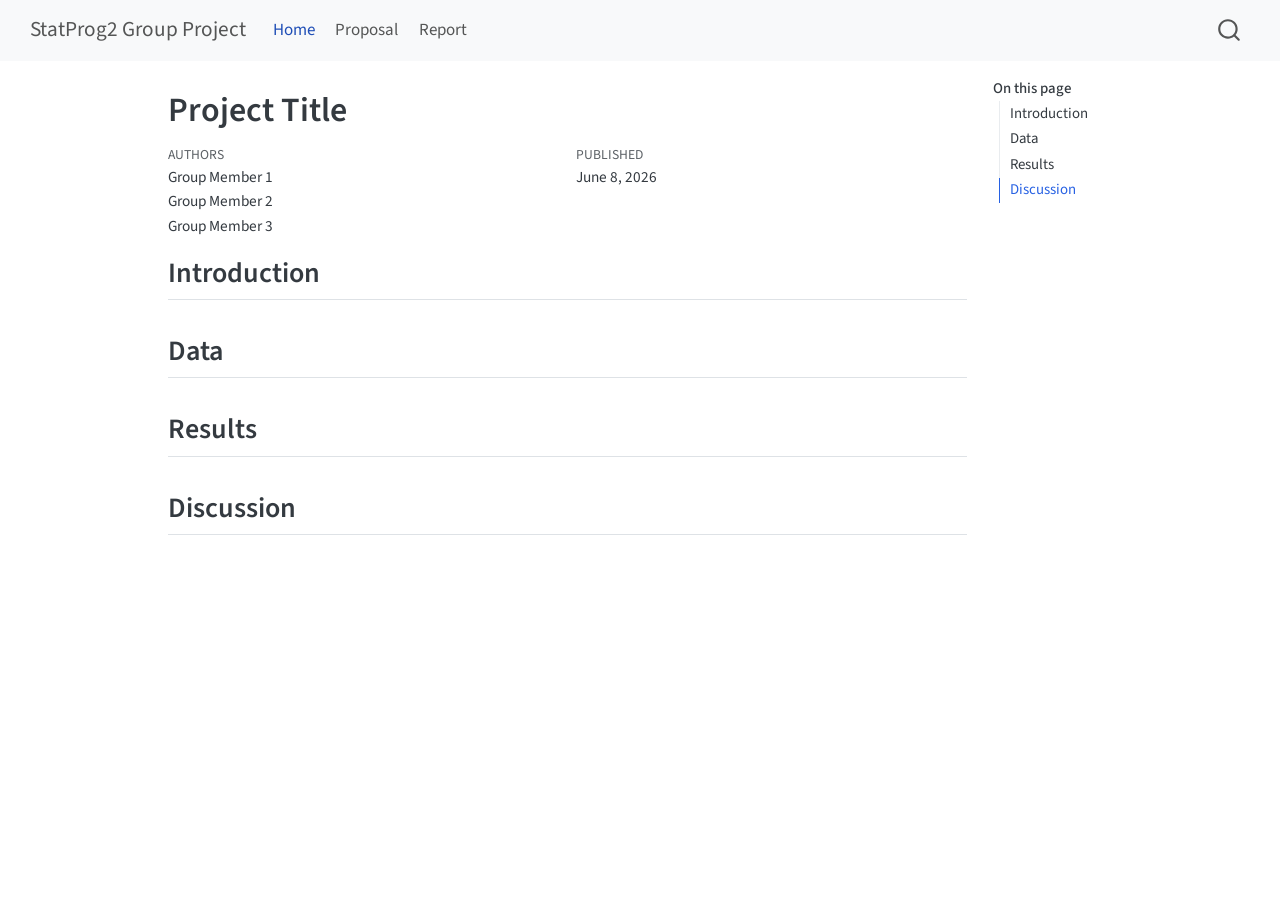
==== docs/index.html @ bfdfbdfc "Order income groups in FLFP boxplot" ====
<!DOCTYPE html>
<html xmlns="http://www.w3.org/1999/xhtml" lang="en" xml:lang="en"><head>

<meta charset="utf-8">
<meta name="generator" content="quarto-1.9.38">

<meta name="viewport" content="width=device-width, initial-scale=1.0, user-scalable=yes">

<meta name="author" content="Group Member 1">
<meta name="author" content="Group Member 2">
<meta name="author" content="Group Member 3">
<meta name="dcterms.date" content="2026-06-08">

<title>Project Title – StatProg2 Group Project</title>
<style>
/* Default styles provided by pandoc.
** See https://pandoc.org/MANUAL.html#variables-for-html for config info.
*/
code{white-space: pre-wrap;}
span.smallcaps{font-variant: small-caps;}
div.columns{display: flex; gap: min(4vw, 1.5em);}
div.column{flex: auto; overflow-x: auto;}
div.hanging-indent{margin-left: 1.5em; text-indent: -1.5em;}
ul.task-list{list-style: none;}
ul.task-list li input[type="checkbox"] {
  width: 0.8em;
  margin: 0 0.8em 0.2em -1em; /* quarto-specific, see https://github.com/quarto-dev/quarto-cli/issues/4556 */ 
  vertical-align: middle;
}
</style>


<script src="site_libs/quarto-nav/quarto-nav.js"></script>
<script src="site_libs/quarto-nav/headroom.min.js"></script>
<script src="site_libs/clipboard/clipboard.min.js"></script>
<script src="site_libs/quarto-search/autocomplete.umd.js"></script>
<script src="site_libs/quarto-search/fuse.min.js"></script>
<script src="site_libs/quarto-search/quarto-search.js"></script>
<meta name="quarto:offset" content="./">
<script src="site_libs/quarto-html/quarto.js" type="module"></script>
<script src="site_libs/quarto-html/tabsets/tabsets.js" type="module"></script>
<script src="site_libs/quarto-html/popper.min.js"></script>
<script src="site_libs/quarto-html/tippy.umd.min.js"></script>
<script src="site_libs/quarto-html/anchor.min.js"></script>
<link href="site_libs/quarto-html/tippy.css" rel="stylesheet">
<link href="site_libs/quarto-html/quarto-syntax-highlighting-15634bcf2e68342d4ad2dfa704d543f6.css" rel="stylesheet" id="quarto-text-highlighting-styles">
<script src="site_libs/bootstrap/bootstrap.min.js"></script>
<link href="site_libs/bootstrap/bootstrap-icons.css" rel="stylesheet">
<link href="site_libs/bootstrap/bootstrap-85ee6fa7f4150c29be0325b263c6ab25.min.css" rel="stylesheet" append-hash="true" id="quarto-bootstrap" data-mode="light">
<script id="quarto-search-options" type="application/json">{
  "location": "navbar",
  "copy-button": false,
  "collapse-after": 3,
  "panel-placement": "end",
  "type": "overlay",
  "limit": 50,
  "keyboard-shortcut": [
    "f",
    "/",
    "s"
  ],
  "show-item-context": false,
  "language": {
    "search-no-results-text": "No results",
    "search-matching-documents-text": "matching documents",
    "search-copy-link-title": "Copy link to search",
    "search-hide-matches-text": "Hide additional matches",
    "search-more-match-text": "more match in this document",
    "search-more-matches-text": "more matches in this document",
    "search-clear-button-title": "Clear",
    "search-text-placeholder": "",
    "search-detached-cancel-button-title": "Cancel",
    "search-submit-button-title": "Submit",
    "search-label": "Search"
  }
}</script>


</head>

<body class="nav-fixed quarto-light">

<div id="quarto-search-results"></div>
  <header id="quarto-header" class="headroom fixed-top">
    <nav class="navbar navbar-expand-lg " data-bs-theme="dark">
      <div class="navbar-container container-fluid">
      <div class="navbar-brand-container mx-auto">
    <a class="navbar-brand" href="./index.html">
    <span class="navbar-title">StatProg2 Group Project</span>
    </a>
  </div>
            <div id="quarto-search" class="" title="Search"></div>
          <button class="navbar-toggler" type="button" data-bs-toggle="collapse" data-bs-target="#navbarCollapse" aria-controls="navbarCollapse" role="menu" aria-expanded="false" aria-label="Toggle navigation" onclick="if (window.quartoToggleHeadroom) { window.quartoToggleHeadroom(); }">
  <span class="navbar-toggler-icon"></span>
</button>
          <div class="collapse navbar-collapse" id="navbarCollapse">
            <ul class="navbar-nav navbar-nav-scroll me-auto">
  <li class="nav-item">
    <a class="nav-link active" href="./index.html" aria-current="page"> 
<span class="menu-text">Home</span></a>
  </li>  
  <li class="nav-item">
    <a class="nav-link" href="./proposal.html"> 
<span class="menu-text">Proposal</span></a>
  </li>  
  <li class="nav-item">
    <a class="nav-link" href="./report.qmd"> 
<span class="menu-text">Report</span></a>
  </li>  
</ul>
          </div> <!-- /navcollapse -->
            <div class="quarto-navbar-tools">
</div>
      </div> <!-- /container-fluid -->
    </nav>
</header>
<!-- content -->
<div id="quarto-content" class="quarto-container page-columns page-rows-contents page-layout-article page-navbar">
<!-- sidebar -->
<!-- margin-sidebar -->
    <div id="quarto-margin-sidebar" class="sidebar margin-sidebar">
        <nav id="TOC" role="doc-toc" class="toc-active">
    <h2 id="toc-title">On this page</h2>
   
  <ul>
  <li><a href="#introduction" id="toc-introduction" class="nav-link active" data-scroll-target="#introduction">Introduction</a></li>
  <li><a href="#data" id="toc-data" class="nav-link" data-scroll-target="#data">Data</a></li>
  <li><a href="#results" id="toc-results" class="nav-link" data-scroll-target="#results">Results</a></li>
  <li><a href="#discussion" id="toc-discussion" class="nav-link" data-scroll-target="#discussion">Discussion</a></li>
  </ul>
</nav>
    </div>
<!-- main -->
<main class="content" id="quarto-document-content">

<header id="title-block-header" class="quarto-title-block default">
<div class="quarto-title">
<h1 class="title">Project Title</h1>
</div>



<div class="quarto-title-meta">

    <div>
    <div class="quarto-title-meta-heading">Authors</div>
    <div class="quarto-title-meta-contents">
             <p>Group Member 1 </p>
             <p>Group Member 2 </p>
             <p>Group Member 3 </p>
          </div>
  </div>
    
    <div>
    <div class="quarto-title-meta-heading">Published</div>
    <div class="quarto-title-meta-contents">
      <p class="date">June 8, 2026</p>
    </div>
  </div>
  
    
  </div>
  


</header>


<section id="introduction" class="level2">
<h2 class="anchored" data-anchor-id="introduction">Introduction</h2>
<!-- Motivate the dataset and research questions. -->
</section>
<section id="data" class="level2">
<h2 class="anchored" data-anchor-id="data">Data</h2>
<!-- Brief description of the dataset. -->
</section>
<section id="results" class="level2">
<h2 class="anchored" data-anchor-id="results">Results</h2>
<!-- Summary of key findings. -->
</section>
<section id="discussion" class="level2">
<h2 class="anchored" data-anchor-id="discussion">Discussion</h2>
<!-- Interpret results, limitations, and next steps. -->


</section>

</main> <!-- /main -->
<script id="quarto-html-after-body" type="application/javascript">
  window.document.addEventListener("DOMContentLoaded", function (event) {
    const icon = "";
    const anchorJS = new window.AnchorJS();
    anchorJS.options = {
      placement: 'right',
      icon: icon
    };
    anchorJS.add('.anchored');
    const isCodeAnnotation = (el) => {
      for (const clz of el.classList) {
        if (clz.startsWith('code-annotation-')) {                     
          return true;
        }
      }
      return false;
    }
    const onCopySuccess = function(e) {
      // button target
      const button = e.trigger;
      // don't keep focus
      button.blur();
      // flash "checked"
      button.classList.add('code-copy-button-checked');
      var currentTitle = button.getAttribute("title");
      button.setAttribute("title", "Copied!");
      let tooltip;
      if (window.bootstrap) {
        button.setAttribute("data-bs-toggle", "tooltip");
        button.setAttribute("data-bs-placement", "left");
        button.setAttribute("data-bs-title", "Copied!");
        tooltip = new bootstrap.Tooltip(button, 
          { trigger: "manual", 
            customClass: "code-copy-button-tooltip",
            offset: [0, -8]});
        tooltip.show();    
      }
      setTimeout(function() {
        if (tooltip) {
          tooltip.hide();
          button.removeAttribute("data-bs-title");
          button.removeAttribute("data-bs-toggle");
          button.removeAttribute("data-bs-placement");
        }
        button.setAttribute("title", currentTitle);
        button.classList.remove('code-copy-button-checked');
      }, 1000);
      // clear code selection
      e.clearSelection();
    }
    const getTextToCopy = function(trigger) {
      const outerScaffold = trigger.parentElement.cloneNode(true);
      const codeEl = outerScaffold.querySelector('code');
      for (const childEl of codeEl.children) {
        if (isCodeAnnotation(childEl)) {
          childEl.remove();
        }
      }
      return codeEl.innerText;
    }
    const clipboard = new window.ClipboardJS('.code-copy-button:not([data-in-quarto-modal])', {
      text: getTextToCopy
    });
    clipboard.on('success', onCopySuccess);
    if (window.document.getElementById('quarto-embedded-source-code-modal')) {
      const clipboardModal = new window.ClipboardJS('.code-copy-button[data-in-quarto-modal]', {
        text: getTextToCopy,
        container: window.document.getElementById('quarto-embedded-source-code-modal')
      });
      clipboardModal.on('success', onCopySuccess);
    }
      var localhostRegex = new RegExp(/^(?:http|https):\/\/localhost\:?[0-9]*\//);
      var mailtoRegex = new RegExp(/^mailto:/);
        var filterRegex = new RegExp('/' + window.location.host + '/');
      var isInternal = (href) => {
          return filterRegex.test(href) || localhostRegex.test(href) || mailtoRegex.test(href);
      }
      // Inspect non-navigation links and adorn them if external
     var links = window.document.querySelectorAll('a[href]:not(.nav-link):not(.navbar-brand):not(.toc-action):not(.sidebar-link):not(.sidebar-item-toggle):not(.pagination-link):not(.no-external):not([aria-hidden]):not(.dropdown-item):not(.quarto-navigation-tool):not(.about-link)');
      for (var i=0; i<links.length; i++) {
        const link = links[i];
        if (!isInternal(link.href)) {
          // undo the damage that might have been done by quarto-nav.js in the case of
          // links that we want to consider external
          if (link.dataset.originalHref !== undefined) {
            link.href = link.dataset.originalHref;
          }
        }
      }
    function tippyHover(el, contentFn, onTriggerFn, onUntriggerFn) {
      const config = {
        allowHTML: true,
        maxWidth: 500,
        delay: 100,
        arrow: false,
        appendTo: function(el) {
            return el.parentElement;
        },
        interactive: true,
        interactiveBorder: 10,
        theme: 'quarto',
        placement: 'bottom-start',
      };
      if (contentFn) {
        config.content = contentFn;
      }
      if (onTriggerFn) {
        config.onTrigger = onTriggerFn;
      }
      if (onUntriggerFn) {
        config.onUntrigger = onUntriggerFn;
      }
      window.tippy(el, config); 
    }
    const noterefs = window.document.querySelectorAll('a[role="doc-noteref"]');
    for (var i=0; i<noterefs.length; i++) {
      const ref = noterefs[i];
      tippyHover(ref, function() {
        // use id or data attribute instead here
        let href = ref.getAttribute('data-footnote-href') || ref.getAttribute('href');
        try { href = new URL(href).hash; } catch {}
        const id = href.replace(/^#\/?/, "");
        const note = window.document.getElementById(id);
        if (note) {
          return note.innerHTML;
        } else {
          return "";
        }
      });
    }
    const xrefs = window.document.querySelectorAll('a.quarto-xref');
    const processXRef = (id, note) => {
      // Strip column container classes
      const stripColumnClz = (el) => {
        el.classList.remove("page-full", "page-columns");
        if (el.children) {
          for (const child of el.children) {
            stripColumnClz(child);
          }
        }
      }
      stripColumnClz(note)
      if (id === null || id.startsWith('sec-')) {
        // Special case sections, only their first couple elements
        const container = document.createElement("div");
        if (note.children && note.children.length > 2) {
          container.appendChild(note.children[0].cloneNode(true));
          for (let i = 1; i < note.children.length; i++) {
            const child = note.children[i];
            if (child.tagName === "P" && child.innerText === "") {
              continue;
            } else {
              container.appendChild(child.cloneNode(true));
              break;
            }
          }
          if (window.Quarto?.typesetMath) {
            window.Quarto.typesetMath(container);
          }
          return container.innerHTML
        } else {
          if (window.Quarto?.typesetMath) {
            window.Quarto.typesetMath(note);
          }
          return note.innerHTML;
        }
      } else {
        // Remove any anchor links if they are present
        const anchorLink = note.querySelector('a.anchorjs-link');
        if (anchorLink) {
          anchorLink.remove();
        }
        if (window.Quarto?.typesetMath) {
          window.Quarto.typesetMath(note);
        }
        if (note.classList.contains("callout")) {
          return note.outerHTML;
        } else {
          return note.innerHTML;
        }
      }
    }
    for (var i=0; i<xrefs.length; i++) {
      const xref = xrefs[i];
      tippyHover(xref, undefined, function(instance) {
        instance.disable();
        let url = xref.getAttribute('href');
        let hash = undefined; 
        if (url.startsWith('#')) {
          hash = url;
        } else {
          try { hash = new URL(url).hash; } catch {}
        }
        if (hash) {
          const id = hash.replace(/^#\/?/, "");
          const note = window.document.getElementById(id);
          if (note !== null) {
            try {
              const html = processXRef(id, note.cloneNode(true));
              instance.setContent(html);
            } finally {
              instance.enable();
              instance.show();
            }
          } else {
            // See if we can fetch this
            fetch(url.split('#')[0])
            .then(res => res.text())
            .then(html => {
              const parser = new DOMParser();
              const htmlDoc = parser.parseFromString(html, "text/html");
              const note = htmlDoc.getElementById(id);
              if (note !== null) {
                const html = processXRef(id, note);
                instance.setContent(html);
              } 
            }).finally(() => {
              instance.enable();
              instance.show();
            });
          }
        } else {
          // See if we can fetch a full url (with no hash to target)
          // This is a special case and we should probably do some content thinning / targeting
          fetch(url)
          .then(res => res.text())
          .then(html => {
            const parser = new DOMParser();
            const htmlDoc = parser.parseFromString(html, "text/html");
            const note = htmlDoc.querySelector('main.content');
            if (note !== null) {
              // This should only happen for chapter cross references
              // (since there is no id in the URL)
              // remove the first header
              if (note.children.length > 0 && note.children[0].tagName === "HEADER") {
                note.children[0].remove();
              }
              const html = processXRef(null, note);
              instance.setContent(html);
            } 
          }).finally(() => {
            instance.enable();
            instance.show();
          });
        }
      }, function(instance) {
      });
    }
        let selectedAnnoteEl;
        const selectorForAnnotation = ( cell, annotation) => {
          let cellAttr = 'data-code-cell="' + cell + '"';
          let lineAttr = 'data-code-annotation="' +  annotation + '"';
          const selector = 'span[' + cellAttr + '][' + lineAttr + ']';
          return selector;
        }
        const selectCodeLines = (annoteEl) => {
          const doc = window.document;
          const targetCell = annoteEl.getAttribute("data-target-cell");
          const targetAnnotation = annoteEl.getAttribute("data-target-annotation");
          const annoteSpan = window.document.querySelector(selectorForAnnotation(targetCell, targetAnnotation));
          const lines = annoteSpan.getAttribute("data-code-lines").split(",");
          const lineIds = lines.map((line) => {
            return targetCell + "-" + line;
          })
          let top = null;
          let height = null;
          let parent = null;
          if (lineIds.length > 0) {
              //compute the position of the single el (top and bottom and make a div)
              const el = window.document.getElementById(lineIds[0]);
              top = el.offsetTop;
              height = el.offsetHeight;
              parent = el.parentElement.parentElement;
            if (lineIds.length > 1) {
              const lastEl = window.document.getElementById(lineIds[lineIds.length - 1]);
              const bottom = lastEl.offsetTop + lastEl.offsetHeight;
              height = bottom - top;
            }
            if (top !== null && height !== null && parent !== null) {
              // cook up a div (if necessary) and position it 
              let div = window.document.getElementById("code-annotation-line-highlight");
              if (div === null) {
                div = window.document.createElement("div");
                div.setAttribute("id", "code-annotation-line-highlight");
                div.style.position = 'absolute';
                parent.appendChild(div);
              }
              div.style.top = top - 2 + "px";
              div.style.height = height + 4 + "px";
              div.style.left = 0;
              let gutterDiv = window.document.getElementById("code-annotation-line-highlight-gutter");
              if (gutterDiv === null) {
                gutterDiv = window.document.createElement("div");
                gutterDiv.setAttribute("id", "code-annotation-line-highlight-gutter");
                gutterDiv.style.position = 'absolute';
                const codeCell = window.document.getElementById(targetCell);
                const gutter = codeCell.querySelector('.code-annotation-gutter');
                gutter.appendChild(gutterDiv);
              }
              gutterDiv.style.top = top - 2 + "px";
              gutterDiv.style.height = height + 4 + "px";
            }
            selectedAnnoteEl = annoteEl;
          }
        };
        const unselectCodeLines = () => {
          const elementsIds = ["code-annotation-line-highlight", "code-annotation-line-highlight-gutter"];
          elementsIds.forEach((elId) => {
            const div = window.document.getElementById(elId);
            if (div) {
              div.remove();
            }
          });
          selectedAnnoteEl = undefined;
        };
          // Handle positioning of the toggle
      window.addEventListener(
        "resize",
        throttle(() => {
          elRect = undefined;
          if (selectedAnnoteEl) {
            selectCodeLines(selectedAnnoteEl);
          }
        }, 10)
      );
      function throttle(fn, ms) {
      let throttle = false;
      let timer;
        return (...args) => {
          if(!throttle) { // first call gets through
              fn.apply(this, args);
              throttle = true;
          } else { // all the others get throttled
              if(timer) clearTimeout(timer); // cancel #2
              timer = setTimeout(() => {
                fn.apply(this, args);
                timer = throttle = false;
              }, ms);
          }
        };
      }
        // Attach click handler to the DT
        const annoteDls = window.document.querySelectorAll('dt[data-target-cell]');
        for (const annoteDlNode of annoteDls) {
          annoteDlNode.addEventListener('click', (event) => {
            const clickedEl = event.target;
            if (clickedEl !== selectedAnnoteEl) {
              unselectCodeLines();
              const activeEl = window.document.querySelector('dt[data-target-cell].code-annotation-active');
              if (activeEl) {
                activeEl.classList.remove('code-annotation-active');
              }
              selectCodeLines(clickedEl);
              clickedEl.classList.add('code-annotation-active');
            } else {
              // Unselect the line
              unselectCodeLines();
              clickedEl.classList.remove('code-annotation-active');
            }
          });
        }
    const findCites = (el) => {
      const parentEl = el.parentElement;
      if (parentEl) {
        const cites = parentEl.dataset.cites;
        if (cites) {
          return {
            el,
            cites: cites.split(' ')
          };
        } else {
          return findCites(el.parentElement)
        }
      } else {
        return undefined;
      }
    };
    var bibliorefs = window.document.querySelectorAll('a[role="doc-biblioref"]');
    for (var i=0; i<bibliorefs.length; i++) {
      const ref = bibliorefs[i];
      const citeInfo = findCites(ref);
      if (citeInfo) {
        tippyHover(citeInfo.el, function() {
          var popup = window.document.createElement('div');
          citeInfo.cites.forEach(function(cite) {
            var citeDiv = window.document.createElement('div');
            citeDiv.classList.add('hanging-indent');
            citeDiv.classList.add('csl-entry');
            var biblioDiv = window.document.getElementById('ref-' + cite);
            if (biblioDiv) {
              citeDiv.innerHTML = biblioDiv.innerHTML;
            }
            popup.appendChild(citeDiv);
          });
          return popup.innerHTML;
        });
      }
    }
  });
  </script>
</div> <!-- /content -->




</body></html>
---- docs/site_libs/quarto-html/tippy.css ----
.tippy-box[data-animation=fade][data-state=hidden]{opacity:0}[data-tippy-root]{max-width:calc(100vw - 10px)}.tippy-box{position:relative;background-color:#333;color:#fff;border-radius:4px;font-size:14px;line-height:1.4;white-space:normal;outline:0;transition-property:transform,visibility,opacity}.tippy-box[data-placement^=top]>.tippy-arrow{bottom:0}.tippy-box[data-placement^=top]>.tippy-arrow:before{bottom:-7px;left:0;border-width:8px 8px 0;border-top-color:initial;transform-origin:center top}.tippy-box[data-placement^=bottom]>.tippy-arrow{top:0}.tippy-box[data-placement^=bottom]>.tippy-arrow:before{top:-7px;left:0;border-width:0 8px 8px;border-bottom-color:initial;transform-origin:center bottom}.tippy-box[data-placement^=left]>.tippy-arrow{right:0}.tippy-box[data-placement^=left]>.tippy-arrow:before{border-width:8px 0 8px 8px;border-left-color:initial;right:-7px;transform-origin:center left}.tippy-box[data-placement^=right]>.tippy-arrow{left:0}.tippy-box[data-placement^=right]>.tippy-arrow:before{left:-7px;border-width:8px 8px 8px 0;border-right-color:initial;transform-origin:center right}.tippy-box[data-inertia][data-state=visible]{transition-timing-function:cubic-bezier(.54,1.5,.38,1.11)}.tippy-arrow{width:16px;height:16px;color:#333}.tippy-arrow:before{content:"";position:absolute;border-color:transparent;border-style:solid}.tippy-content{position:relative;padding:5px 9px;z-index:1}
---- docs/site_libs/quarto-html/quarto-syntax-highlighting-15634bcf2e68342d4ad2dfa704d543f6.css ----
/* quarto syntax highlight colors */
:root {
  --quarto-hl-ot-color: #003B4F;
  --quarto-hl-at-color: #657422;
  --quarto-hl-ss-color: #20794D;
  --quarto-hl-an-color: #5E5E5E;
  --quarto-hl-fu-color: #4758AB;
  --quarto-hl-st-color: #20794D;
  --quarto-hl-cf-color: #003B4F;
  --quarto-hl-op-color: #5E5E5E;
  --quarto-hl-er-color: #AD0000;
  --quarto-hl-bn-color: #AD0000;
  --quarto-hl-al-color: #AD0000;
  --quarto-hl-va-color: #111111;
  --quarto-hl-bu-color: inherit;
  --quarto-hl-ex-color: inherit;
  --quarto-hl-pp-color: #AD0000;
  --quarto-hl-in-color: #5E5E5E;
  --quarto-hl-vs-color: #20794D;
  --quarto-hl-wa-color: #5E5E5E;
  --quarto-hl-do-color: #5E5E5E;
  --quarto-hl-im-color: #00769E;
  --quarto-hl-ch-color: #20794D;
  --quarto-hl-dt-color: #AD0000;
  --quarto-hl-fl-color: #AD0000;
  --quarto-hl-co-color: #5E5E5E;
  --quarto-hl-cv-color: #5E5E5E;
  --quarto-hl-cn-color: #8f5902;
  --quarto-hl-sc-color: #5E5E5E;
  --quarto-hl-dv-color: #AD0000;
  --quarto-hl-kw-color: #003B4F;
}

/* other quarto variables */
:root {
  --quarto-font-monospace: SFMono-Regular, Menlo, Monaco, Consolas, "Liberation Mono", "Courier New", monospace;
}

/* syntax highlight based on Pandoc's rules */
pre > code.sourceCode > span {
  color: #003B4F;
}

code.sourceCode > span {
  color: #003B4F;
}

div.sourceCode,
div.sourceCode pre.sourceCode {
  color: #003B4F;
}

/* Normal */
code span {
  color: #003B4F;
}

/* Alert */
code span.al {
  color: #AD0000;
  font-style: inherit;
}

/* Annotation */
code span.an {
  color: #5E5E5E;
  font-style: inherit;
}

/* Attribute */
code span.at {
  color: #657422;
  font-style: inherit;
}

/* BaseN */
code span.bn {
  color: #AD0000;
  font-style: inherit;
}

/* BuiltIn */
code span.bu {
  font-style: inherit;
}

/* ControlFlow */
code span.cf {
  color: #003B4F;
  font-weight: bold;
  font-style: inherit;
}

/* Char */
code span.ch {
  color: #20794D;
  font-style: inherit;
}

/* Constant */
code span.cn {
  color: #8f5902;
  font-style: inherit;
}

/* Comment */
code span.co {
  color: #5E5E5E;
  font-style: inherit;
}

/* CommentVar */
code span.cv {
  color: #5E5E5E;
  font-style: italic;
}

/* Documentation */
code span.do {
  color: #5E5E5E;
  font-style: italic;
}

/* DataType */
code span.dt {
  color: #AD0000;
  font-style: inherit;
}

/* DecVal */
code span.dv {
  color: #AD0000;
  font-style: inherit;
}

/* Error */
code span.er {
  color: #AD0000;
  font-style: inherit;
}

/* Extension */
code span.ex {
  font-style: inherit;
}

/* Float */
code span.fl {
  color: #AD0000;
  font-style: inherit;
}

/* Function */
code span.fu {
  color: #4758AB;
  font-style: inherit;
}

/* Import */
code span.im {
  color: #00769E;
  font-style: inherit;
}

/* Information */
code span.in {
  color: #5E5E5E;
  font-style: inherit;
}

/* Keyword */
code span.kw {
  color: #003B4F;
  font-weight: bold;
  font-style: inherit;
}

/* Operator */
code span.op {
  color: #5E5E5E;
  font-style: inherit;
}

/* Other */
code span.ot {
  color: #003B4F;
  font-style: inherit;
}

/* Preprocessor */
code span.pp {
  color: #AD0000;
  font-style: inherit;
}

/* SpecialChar */
code span.sc {
  color: #5E5E5E;
  font-style: inherit;
}

/* SpecialString */
code span.ss {
  color: #20794D;
  font-style: inherit;
}

/* String */
code span.st {
  color: #20794D;
  font-style: inherit;
}

/* Variable */
code span.va {
  color: #111111;
  font-style: inherit;
}

/* VerbatimString */
code span.vs {
  color: #20794D;
  font-style: inherit;
}

/* Warning */
code span.wa {
  color: #5E5E5E;
  font-style: italic;
}

.prevent-inlining {
  content: "</";
}

/*# sourceMappingURL=f23921c56f73e400b49028c9186a1aa0.css.map */
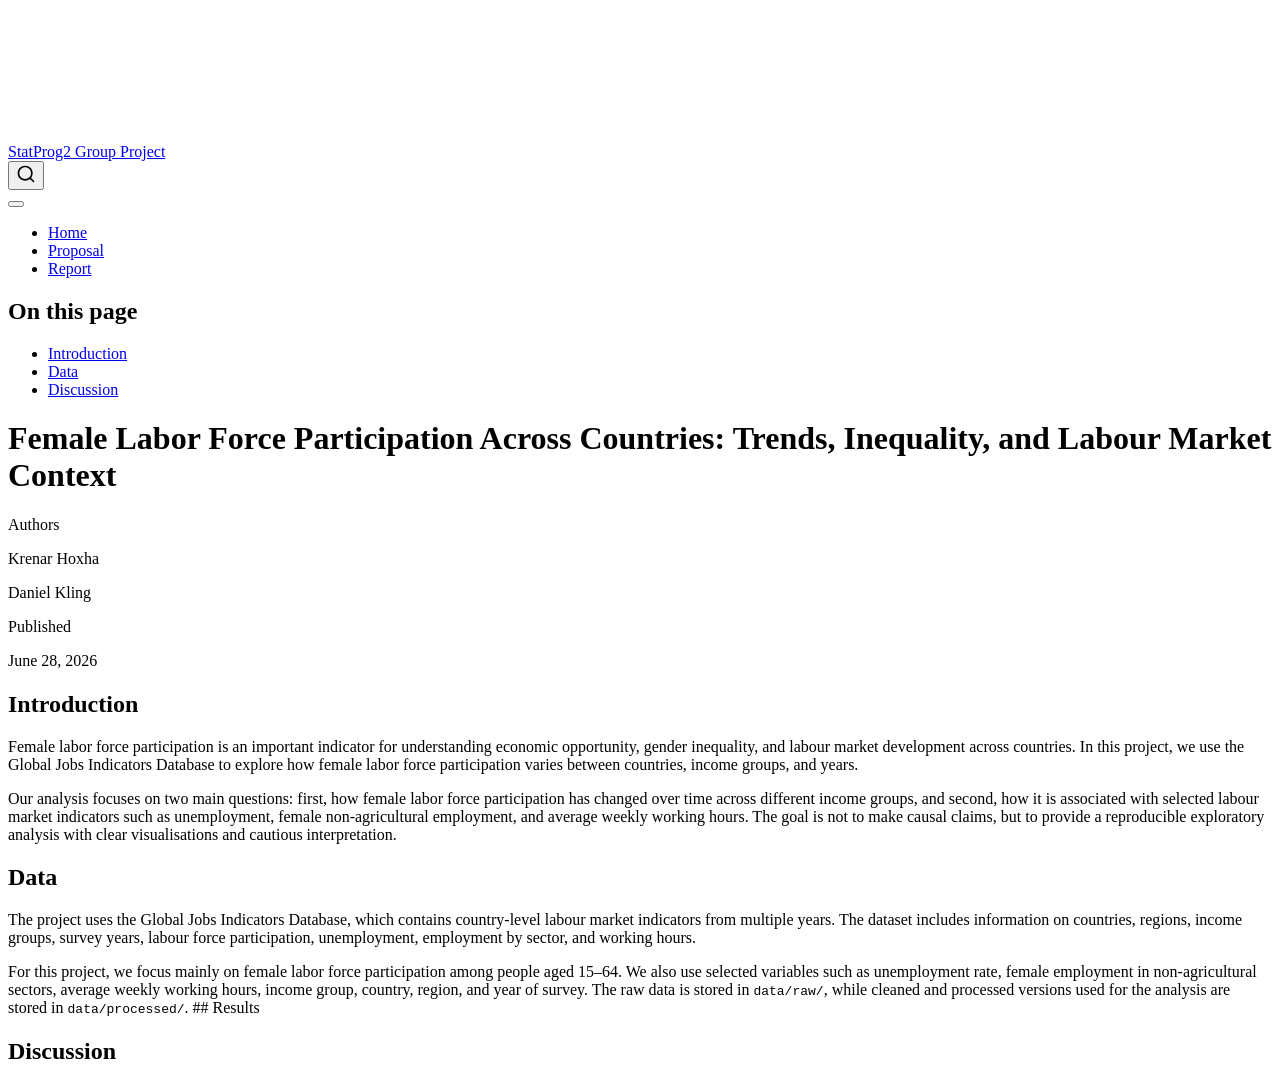
==== commit 9d8b9101: "Cleaning up Project and Preparing for final Project Analysis" ====
--- a/docs/index.html
+++ b/docs/index.html
@@ -6,12 +6,11 @@
 
 <meta name="viewport" content="width=device-width, initial-scale=1.0, user-scalable=yes">
 
-<meta name="author" content="Group Member 1">
-<meta name="author" content="Group Member 2">
-<meta name="author" content="Group Member 3">
-<meta name="dcterms.date" content="2026-06-08">
-
-<title>Project Title – StatProg2 Group Project</title>
+<meta name="author" content="Krenar Hoxha">
+<meta name="author" content="Daniel Kling">
+<meta name="dcterms.date" content="2026-06-28">
+
+<title>Female Labor Force Participation Across Countries: Trends, Inequality, and Labour Market Context – StatProg2 Group Project</title>
 <style>
 /* Default styles provided by pandoc.
 ** See https://pandoc.org/MANUAL.html#variables-for-html for config info.
@@ -46,7 +45,7 @@
 <link href="site_libs/quarto-html/quarto-syntax-highlighting-15634bcf2e68342d4ad2dfa704d543f6.css" rel="stylesheet" id="quarto-text-highlighting-styles">
 <script src="site_libs/bootstrap/bootstrap.min.js"></script>
 <link href="site_libs/bootstrap/bootstrap-icons.css" rel="stylesheet">
-<link href="site_libs/bootstrap/bootstrap-85ee6fa7f4150c29be0325b263c6ab25.min.css" rel="stylesheet" append-hash="true" id="quarto-bootstrap" data-mode="light">
+<link href="site_libs/bootstrap/bootstrap-158031087360bce0ff56dc785ce39e06.min.css" rel="stylesheet" append-hash="true" id="quarto-bootstrap" data-mode="light">
 <script id="quarto-search-options" type="application/json">{
   "location": "navbar",
   "copy-button": false,
@@ -125,7 +124,6 @@
   <ul>
   <li><a href="#introduction" id="toc-introduction" class="nav-link active" data-scroll-target="#introduction">Introduction</a></li>
   <li><a href="#data" id="toc-data" class="nav-link" data-scroll-target="#data">Data</a></li>
-  <li><a href="#results" id="toc-results" class="nav-link" data-scroll-target="#results">Results</a></li>
   <li><a href="#discussion" id="toc-discussion" class="nav-link" data-scroll-target="#discussion">Discussion</a></li>
   </ul>
 </nav>
@@ -135,7 +133,7 @@
 
 <header id="title-block-header" class="quarto-title-block default">
 <div class="quarto-title">
-<h1 class="title">Project Title</h1>
+<h1 class="title">Female Labor Force Participation Across Countries: Trends, Inequality, and Labour Market Context</h1>
 </div>
 
 
@@ -145,16 +143,15 @@
     <div>
     <div class="quarto-title-meta-heading">Authors</div>
     <div class="quarto-title-meta-contents">
-             <p>Group Member 1 </p>
-             <p>Group Member 2 </p>
-             <p>Group Member 3 </p>
+             <p>Krenar Hoxha </p>
+             <p>Daniel Kling </p>
           </div>
   </div>
     
     <div>
     <div class="quarto-title-meta-heading">Published</div>
     <div class="quarto-title-meta-contents">
-      <p class="date">June 8, 2026</p>
+      <p class="date">June 28, 2026</p>
     </div>
   </div>
   
@@ -168,14 +165,13 @@
 
 <section id="introduction" class="level2">
 <h2 class="anchored" data-anchor-id="introduction">Introduction</h2>
-<!-- Motivate the dataset and research questions. -->
+<p>Female labor force participation is an important indicator for understanding economic opportunity, gender inequality, and labour market development across countries. In this project, we use the Global Jobs Indicators Database to explore how female labor force participation varies between countries, income groups, and years.</p>
+<p>Our analysis focuses on two main questions: first, how female labor force participation has changed over time across different income groups, and second, how it is associated with selected labour market indicators such as unemployment, female non-agricultural employment, and average weekly working hours. The goal is not to make causal claims, but to provide a reproducible exploratory analysis with clear visualisations and cautious interpretation.</p>
 </section>
 <section id="data" class="level2">
 <h2 class="anchored" data-anchor-id="data">Data</h2>
-<!-- Brief description of the dataset. -->
-</section>
-<section id="results" class="level2">
-<h2 class="anchored" data-anchor-id="results">Results</h2>
+<p>The project uses the Global Jobs Indicators Database, which contains country-level labour market indicators from multiple years. The dataset includes information on countries, regions, income groups, survey years, labour force participation, unemployment, employment by sector, and working hours.</p>
+<p>For this project, we focus mainly on female labor force participation among people aged 15–64. We also use selected variables such as unemployment rate, female employment in non-agricultural sectors, average weekly working hours, income group, country, region, and year of survey. The raw data is stored in <code>data/raw/</code>, while cleaned and processed versions used for the analysis are stored in <code>data/processed/</code>. ## Results</p>
 <!-- Summary of key findings. -->
 </section>
 <section id="discussion" class="level2">
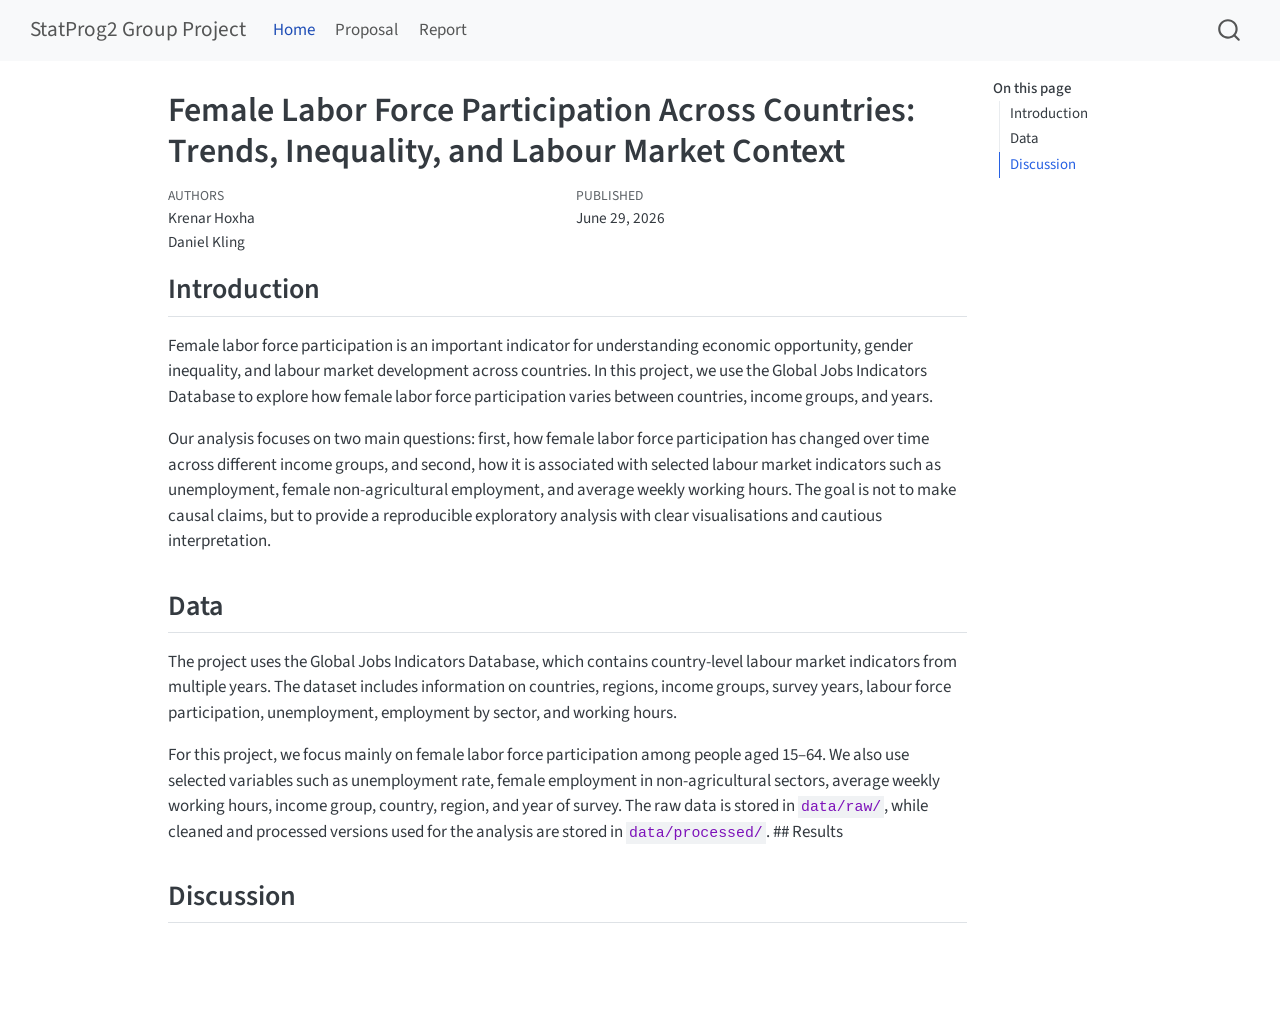
==== commit 0d2a412e: "Render updated project website" ====
--- a/docs/index.html
+++ b/docs/index.html
@@ -8,7 +8,7 @@
 
 <meta name="author" content="Krenar Hoxha">
 <meta name="author" content="Daniel Kling">
-<meta name="dcterms.date" content="2026-06-28">
+<meta name="dcterms.date" content="2026-06-29">
 
 <title>Female Labor Force Participation Across Countries: Trends, Inequality, and Labour Market Context – StatProg2 Group Project</title>
 <style>
@@ -45,7 +45,7 @@
 <link href="site_libs/quarto-html/quarto-syntax-highlighting-15634bcf2e68342d4ad2dfa704d543f6.css" rel="stylesheet" id="quarto-text-highlighting-styles">
 <script src="site_libs/bootstrap/bootstrap.min.js"></script>
 <link href="site_libs/bootstrap/bootstrap-icons.css" rel="stylesheet">
-<link href="site_libs/bootstrap/bootstrap-158031087360bce0ff56dc785ce39e06.min.css" rel="stylesheet" append-hash="true" id="quarto-bootstrap" data-mode="light">
+<link href="site_libs/bootstrap/bootstrap-85ee6fa7f4150c29be0325b263c6ab25.min.css" rel="stylesheet" append-hash="true" id="quarto-bootstrap" data-mode="light">
 <script id="quarto-search-options" type="application/json">{
   "location": "navbar",
   "copy-button": false,
@@ -103,7 +103,7 @@
 <span class="menu-text">Proposal</span></a>
   </li>  
   <li class="nav-item">
-    <a class="nav-link" href="./report.qmd"> 
+    <a class="nav-link" href="./report.html"> 
 <span class="menu-text">Report</span></a>
   </li>  
 </ul>
@@ -151,7 +151,7 @@
     <div>
     <div class="quarto-title-meta-heading">Published</div>
     <div class="quarto-title-meta-contents">
-      <p class="date">June 28, 2026</p>
+      <p class="date">June 29, 2026</p>
     </div>
   </div>
   
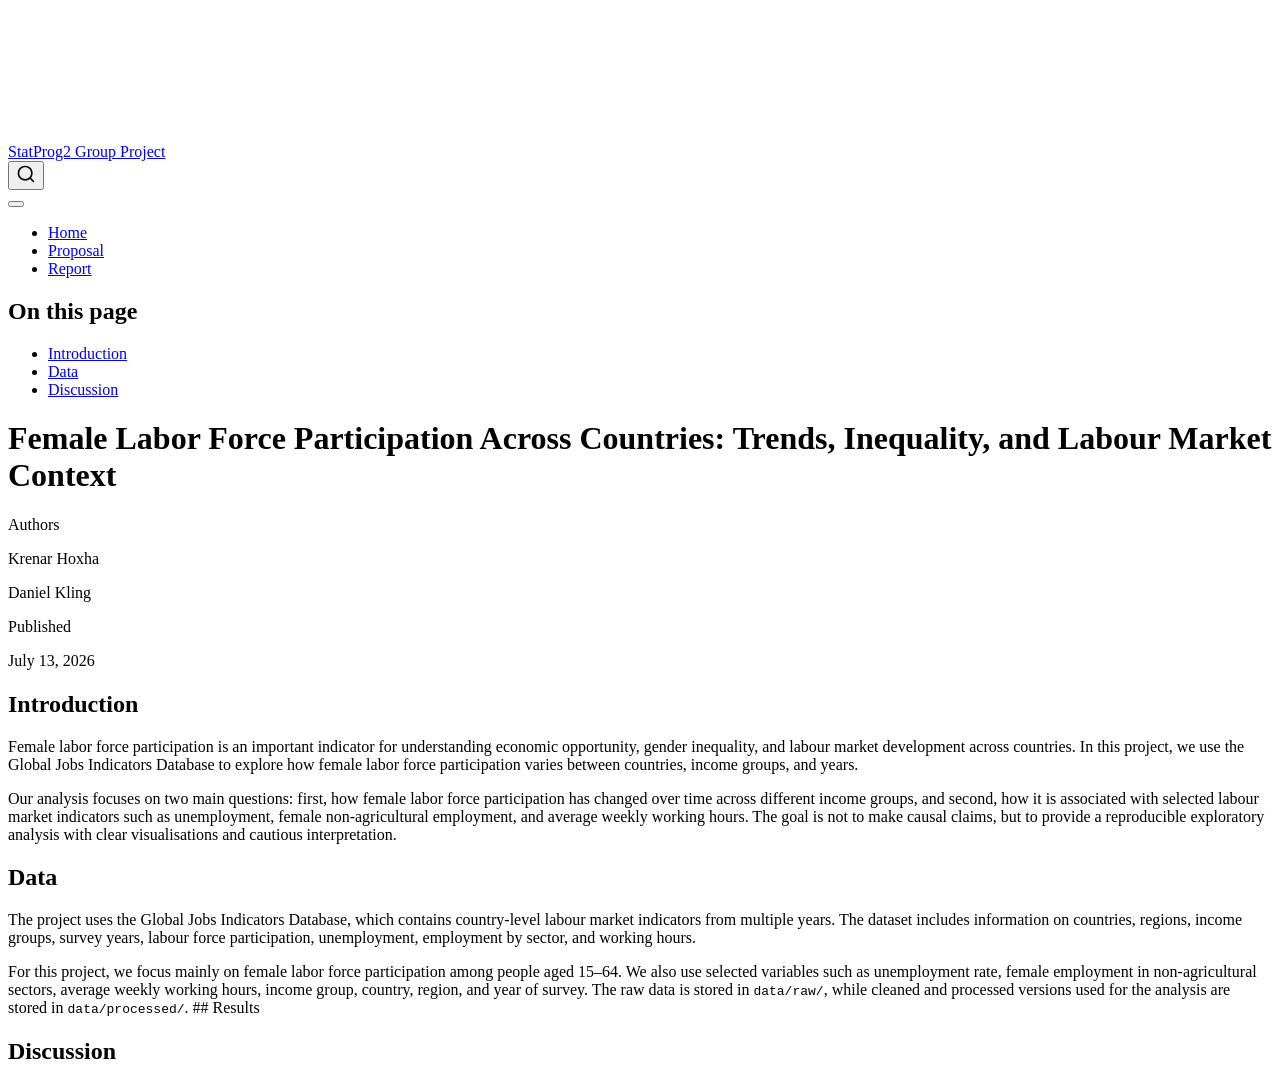
==== commit c6f2f12a: "Fix YAML Header in report.qmd and re-render quarto site" ====
--- a/docs/index.html
+++ b/docs/index.html
@@ -8,7 +8,7 @@
 
 <meta name="author" content="Krenar Hoxha">
 <meta name="author" content="Daniel Kling">
-<meta name="dcterms.date" content="2026-06-29">
+<meta name="dcterms.date" content="2026-07-13">
 
 <title>Female Labor Force Participation Across Countries: Trends, Inequality, and Labour Market Context – StatProg2 Group Project</title>
 <style>
@@ -45,7 +45,7 @@
 <link href="site_libs/quarto-html/quarto-syntax-highlighting-15634bcf2e68342d4ad2dfa704d543f6.css" rel="stylesheet" id="quarto-text-highlighting-styles">
 <script src="site_libs/bootstrap/bootstrap.min.js"></script>
 <link href="site_libs/bootstrap/bootstrap-icons.css" rel="stylesheet">
-<link href="site_libs/bootstrap/bootstrap-85ee6fa7f4150c29be0325b263c6ab25.min.css" rel="stylesheet" append-hash="true" id="quarto-bootstrap" data-mode="light">
+<link href="site_libs/bootstrap/bootstrap-158031087360bce0ff56dc785ce39e06.min.css" rel="stylesheet" append-hash="true" id="quarto-bootstrap" data-mode="light">
 <script id="quarto-search-options" type="application/json">{
   "location": "navbar",
   "copy-button": false,
@@ -151,7 +151,7 @@
     <div>
     <div class="quarto-title-meta-heading">Published</div>
     <div class="quarto-title-meta-contents">
-      <p class="date">June 29, 2026</p>
+      <p class="date">July 13, 2026</p>
     </div>
   </div>
   
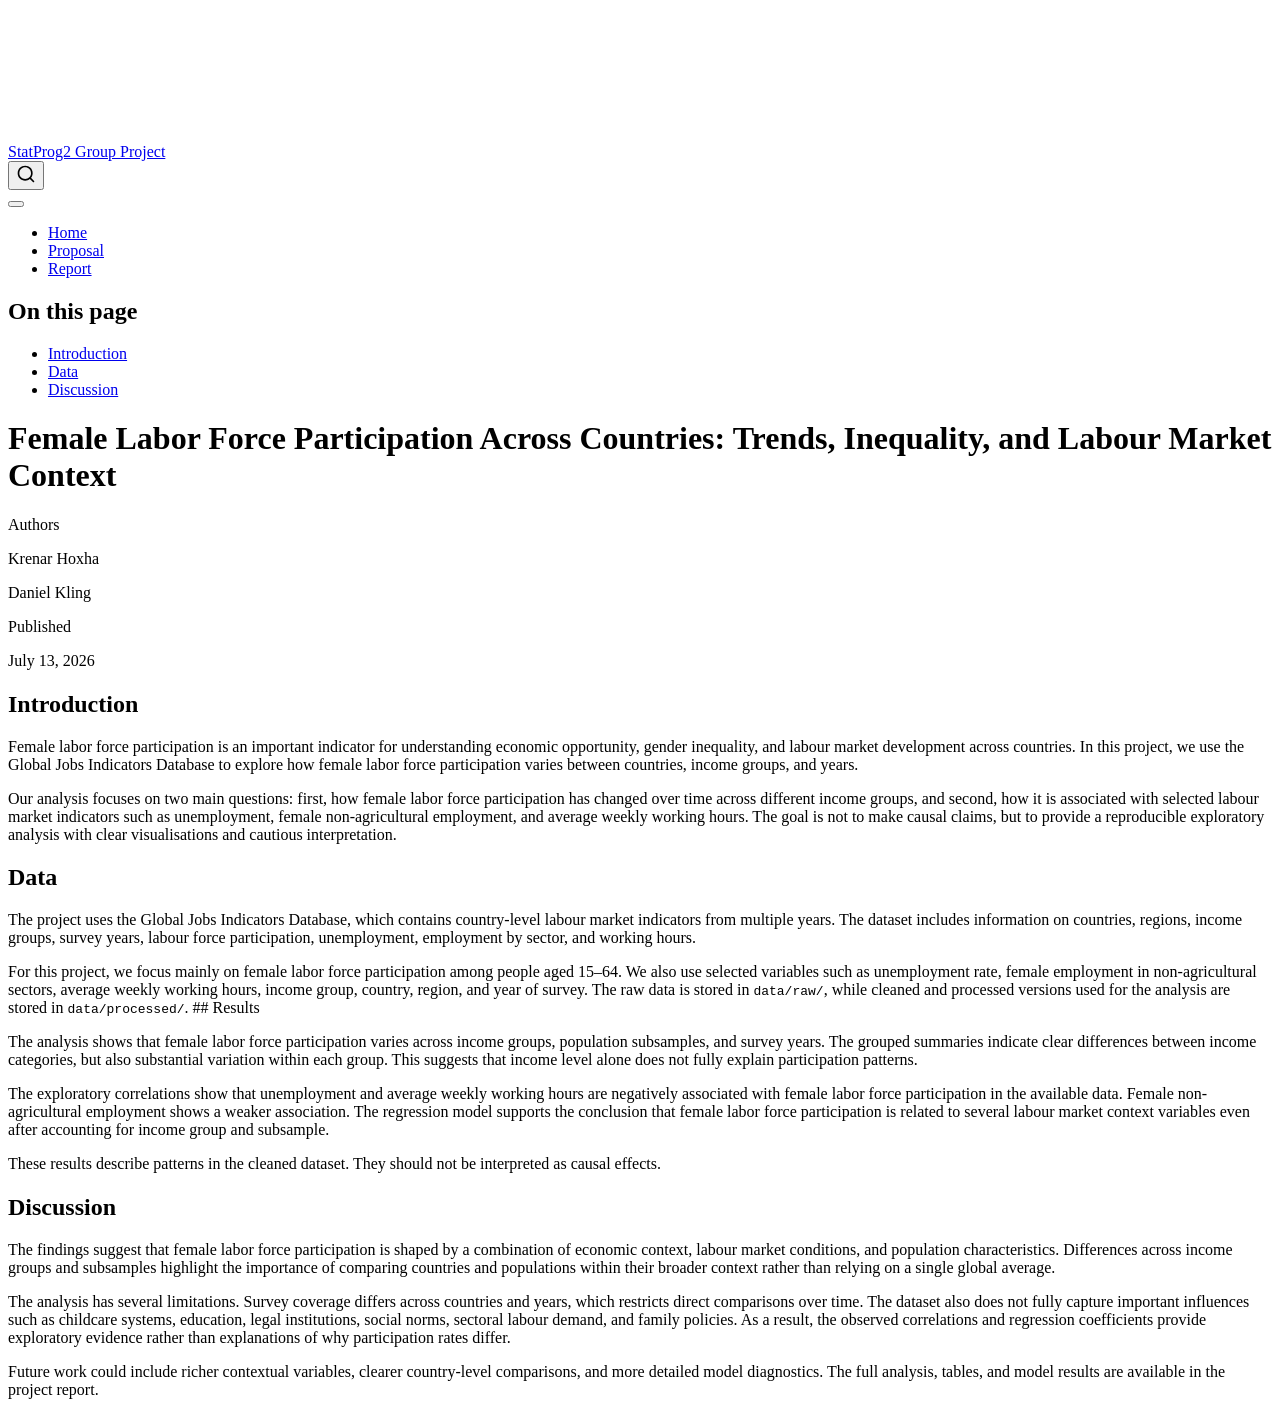
==== commit 20689101: "Add Results and Discussion Sections to index.qmd and re-render site" ====
--- a/docs/index.html
+++ b/docs/index.html
@@ -172,11 +172,15 @@
 <h2 class="anchored" data-anchor-id="data">Data</h2>
 <p>The project uses the Global Jobs Indicators Database, which contains country-level labour market indicators from multiple years. The dataset includes information on countries, regions, income groups, survey years, labour force participation, unemployment, employment by sector, and working hours.</p>
 <p>For this project, we focus mainly on female labor force participation among people aged 15–64. We also use selected variables such as unemployment rate, female employment in non-agricultural sectors, average weekly working hours, income group, country, region, and year of survey. The raw data is stored in <code>data/raw/</code>, while cleaned and processed versions used for the analysis are stored in <code>data/processed/</code>. ## Results</p>
-<!-- Summary of key findings. -->
+<p>The analysis shows that female labor force participation varies across income groups, population subsamples, and survey years. The grouped summaries indicate clear differences between income categories, but also substantial variation within each group. This suggests that income level alone does not fully explain participation patterns.</p>
+<p>The exploratory correlations show that unemployment and average weekly working hours are negatively associated with female labor force participation in the available data. Female non-agricultural employment shows a weaker association. The regression model supports the conclusion that female labor force participation is related to several labour market context variables even after accounting for income group and subsample.</p>
+<p>These results describe patterns in the cleaned dataset. They should not be interpreted as causal effects.</p>
 </section>
 <section id="discussion" class="level2">
 <h2 class="anchored" data-anchor-id="discussion">Discussion</h2>
-<!-- Interpret results, limitations, and next steps. -->
+<p>The findings suggest that female labor force participation is shaped by a combination of economic context, labour market conditions, and population characteristics. Differences across income groups and subsamples highlight the importance of comparing countries and populations within their broader context rather than relying on a single global average.</p>
+<p>The analysis has several limitations. Survey coverage differs across countries and years, which restricts direct comparisons over time. The dataset also does not fully capture important influences such as childcare systems, education, legal institutions, social norms, sectoral labour demand, and family policies. As a result, the observed correlations and regression coefficients provide exploratory evidence rather than explanations of why participation rates differ.</p>
+<p>Future work could include richer contextual variables, clearer country-level comparisons, and more detailed model diagnostics. The full analysis, tables, and model results are available in the project report.</p>
 
 
 </section>
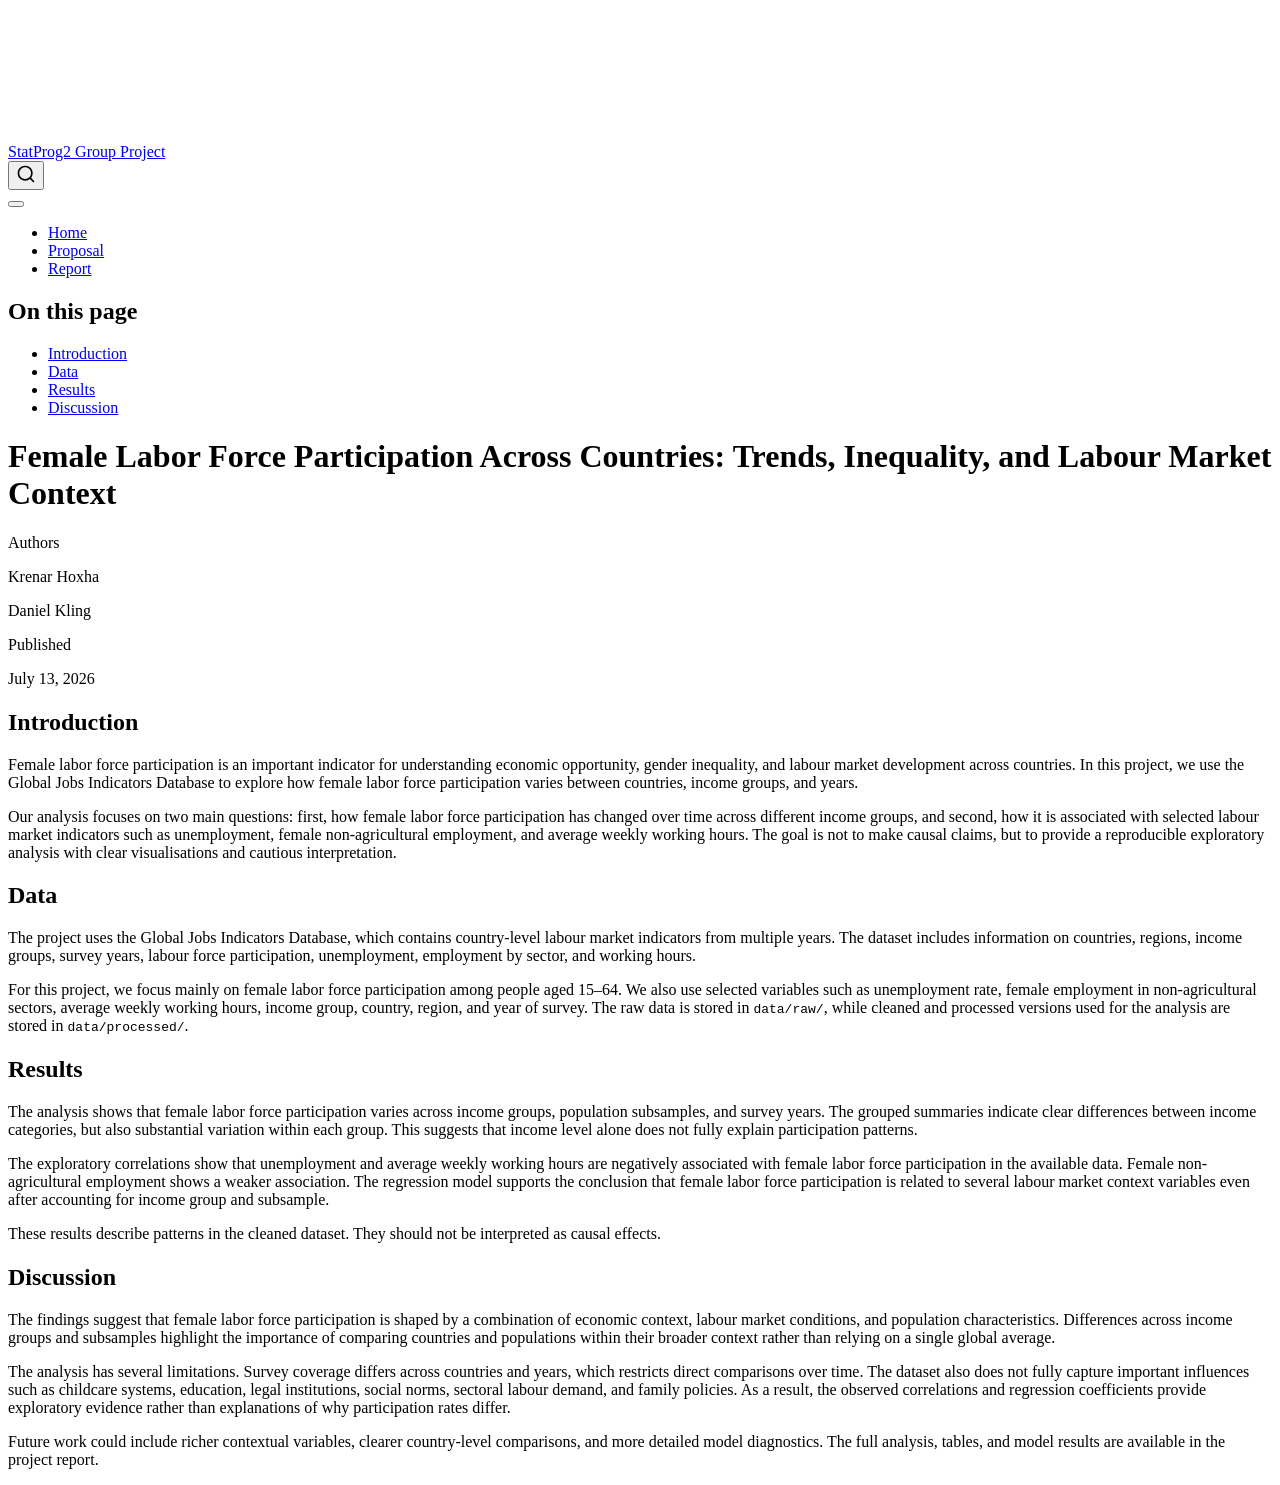
==== commit b5a8ca31: "Adjust Readme according to "Dataset documentation" in Github Issue and re-render site" ====
--- a/docs/index.html
+++ b/docs/index.html
@@ -124,6 +124,7 @@
   <ul>
   <li><a href="#introduction" id="toc-introduction" class="nav-link active" data-scroll-target="#introduction">Introduction</a></li>
   <li><a href="#data" id="toc-data" class="nav-link" data-scroll-target="#data">Data</a></li>
+  <li><a href="#results" id="toc-results" class="nav-link" data-scroll-target="#results">Results</a></li>
   <li><a href="#discussion" id="toc-discussion" class="nav-link" data-scroll-target="#discussion">Discussion</a></li>
   </ul>
 </nav>
@@ -171,7 +172,10 @@
 <section id="data" class="level2">
 <h2 class="anchored" data-anchor-id="data">Data</h2>
 <p>The project uses the Global Jobs Indicators Database, which contains country-level labour market indicators from multiple years. The dataset includes information on countries, regions, income groups, survey years, labour force participation, unemployment, employment by sector, and working hours.</p>
-<p>For this project, we focus mainly on female labor force participation among people aged 15–64. We also use selected variables such as unemployment rate, female employment in non-agricultural sectors, average weekly working hours, income group, country, region, and year of survey. The raw data is stored in <code>data/raw/</code>, while cleaned and processed versions used for the analysis are stored in <code>data/processed/</code>. ## Results</p>
+<p>For this project, we focus mainly on female labor force participation among people aged 15–64. We also use selected variables such as unemployment rate, female employment in non-agricultural sectors, average weekly working hours, income group, country, region, and year of survey. The raw data is stored in <code>data/raw/</code>, while cleaned and processed versions used for the analysis are stored in <code>data/processed/</code>.</p>
+</section>
+<section id="results" class="level2">
+<h2 class="anchored" data-anchor-id="results">Results</h2>
 <p>The analysis shows that female labor force participation varies across income groups, population subsamples, and survey years. The grouped summaries indicate clear differences between income categories, but also substantial variation within each group. This suggests that income level alone does not fully explain participation patterns.</p>
 <p>The exploratory correlations show that unemployment and average weekly working hours are negatively associated with female labor force participation in the available data. Female non-agricultural employment shows a weaker association. The regression model supports the conclusion that female labor force participation is related to several labour market context variables even after accounting for income group and subsample.</p>
 <p>These results describe patterns in the cleaned dataset. They should not be interpreted as causal effects.</p>
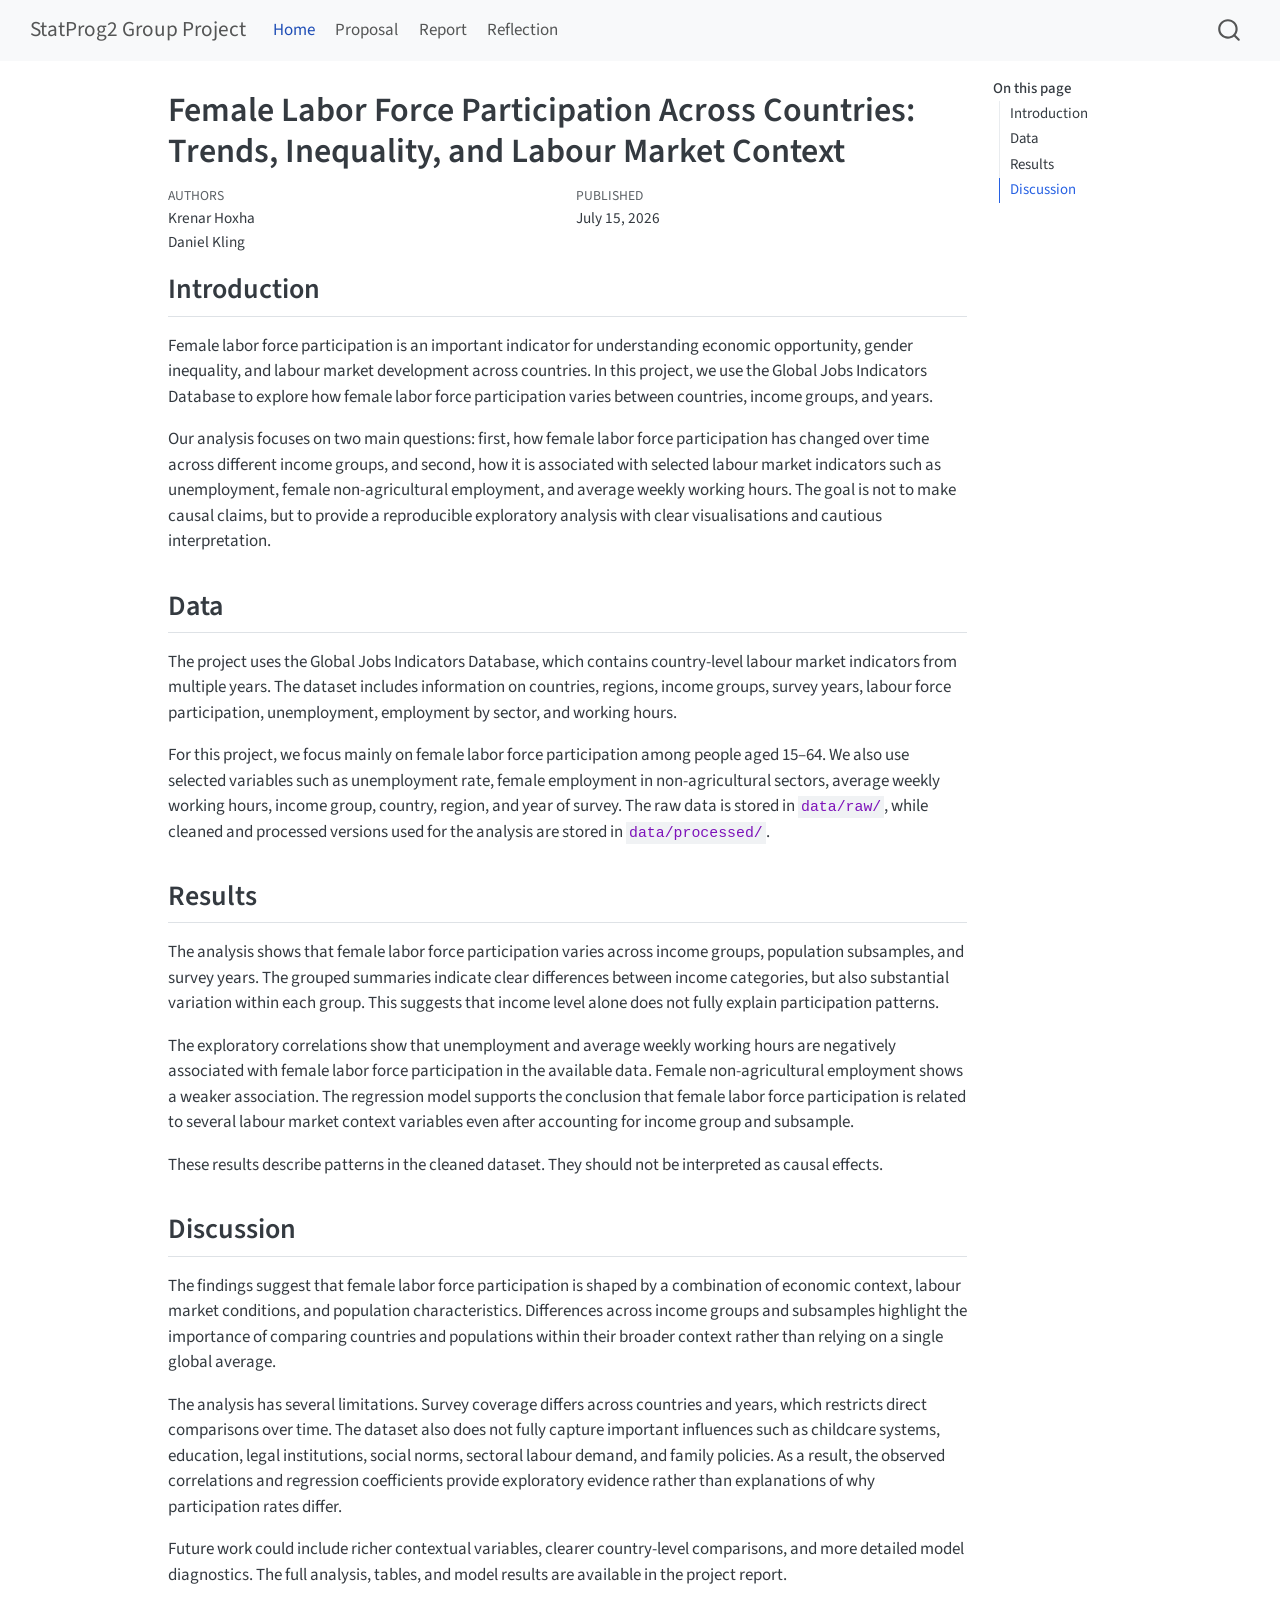
==== commit fdd2f4e3: "Re-render site with reflection navigation" ====
--- a/docs/index.html
+++ b/docs/index.html
@@ -8,7 +8,7 @@
 
 <meta name="author" content="Krenar Hoxha">
 <meta name="author" content="Daniel Kling">
-<meta name="dcterms.date" content="2026-07-13">
+<meta name="dcterms.date" content="2026-07-15">
 
 <title>Female Labor Force Participation Across Countries: Trends, Inequality, and Labour Market Context – StatProg2 Group Project</title>
 <style>
@@ -45,7 +45,7 @@
 <link href="site_libs/quarto-html/quarto-syntax-highlighting-15634bcf2e68342d4ad2dfa704d543f6.css" rel="stylesheet" id="quarto-text-highlighting-styles">
 <script src="site_libs/bootstrap/bootstrap.min.js"></script>
 <link href="site_libs/bootstrap/bootstrap-icons.css" rel="stylesheet">
-<link href="site_libs/bootstrap/bootstrap-158031087360bce0ff56dc785ce39e06.min.css" rel="stylesheet" append-hash="true" id="quarto-bootstrap" data-mode="light">
+<link href="site_libs/bootstrap/bootstrap-85ee6fa7f4150c29be0325b263c6ab25.min.css" rel="stylesheet" append-hash="true" id="quarto-bootstrap" data-mode="light">
 <script id="quarto-search-options" type="application/json">{
   "location": "navbar",
   "copy-button": false,
@@ -106,6 +106,10 @@
     <a class="nav-link" href="./report.html"> 
 <span class="menu-text">Report</span></a>
   </li>  
+  <li class="nav-item">
+    <a class="nav-link" href="./group-reflection.html"> 
+<span class="menu-text">Reflection</span></a>
+  </li>  
 </ul>
           </div> <!-- /navcollapse -->
             <div class="quarto-navbar-tools">
@@ -152,7 +156,7 @@
     <div>
     <div class="quarto-title-meta-heading">Published</div>
     <div class="quarto-title-meta-contents">
-      <p class="date">July 13, 2026</p>
+      <p class="date">July 15, 2026</p>
     </div>
   </div>
   
